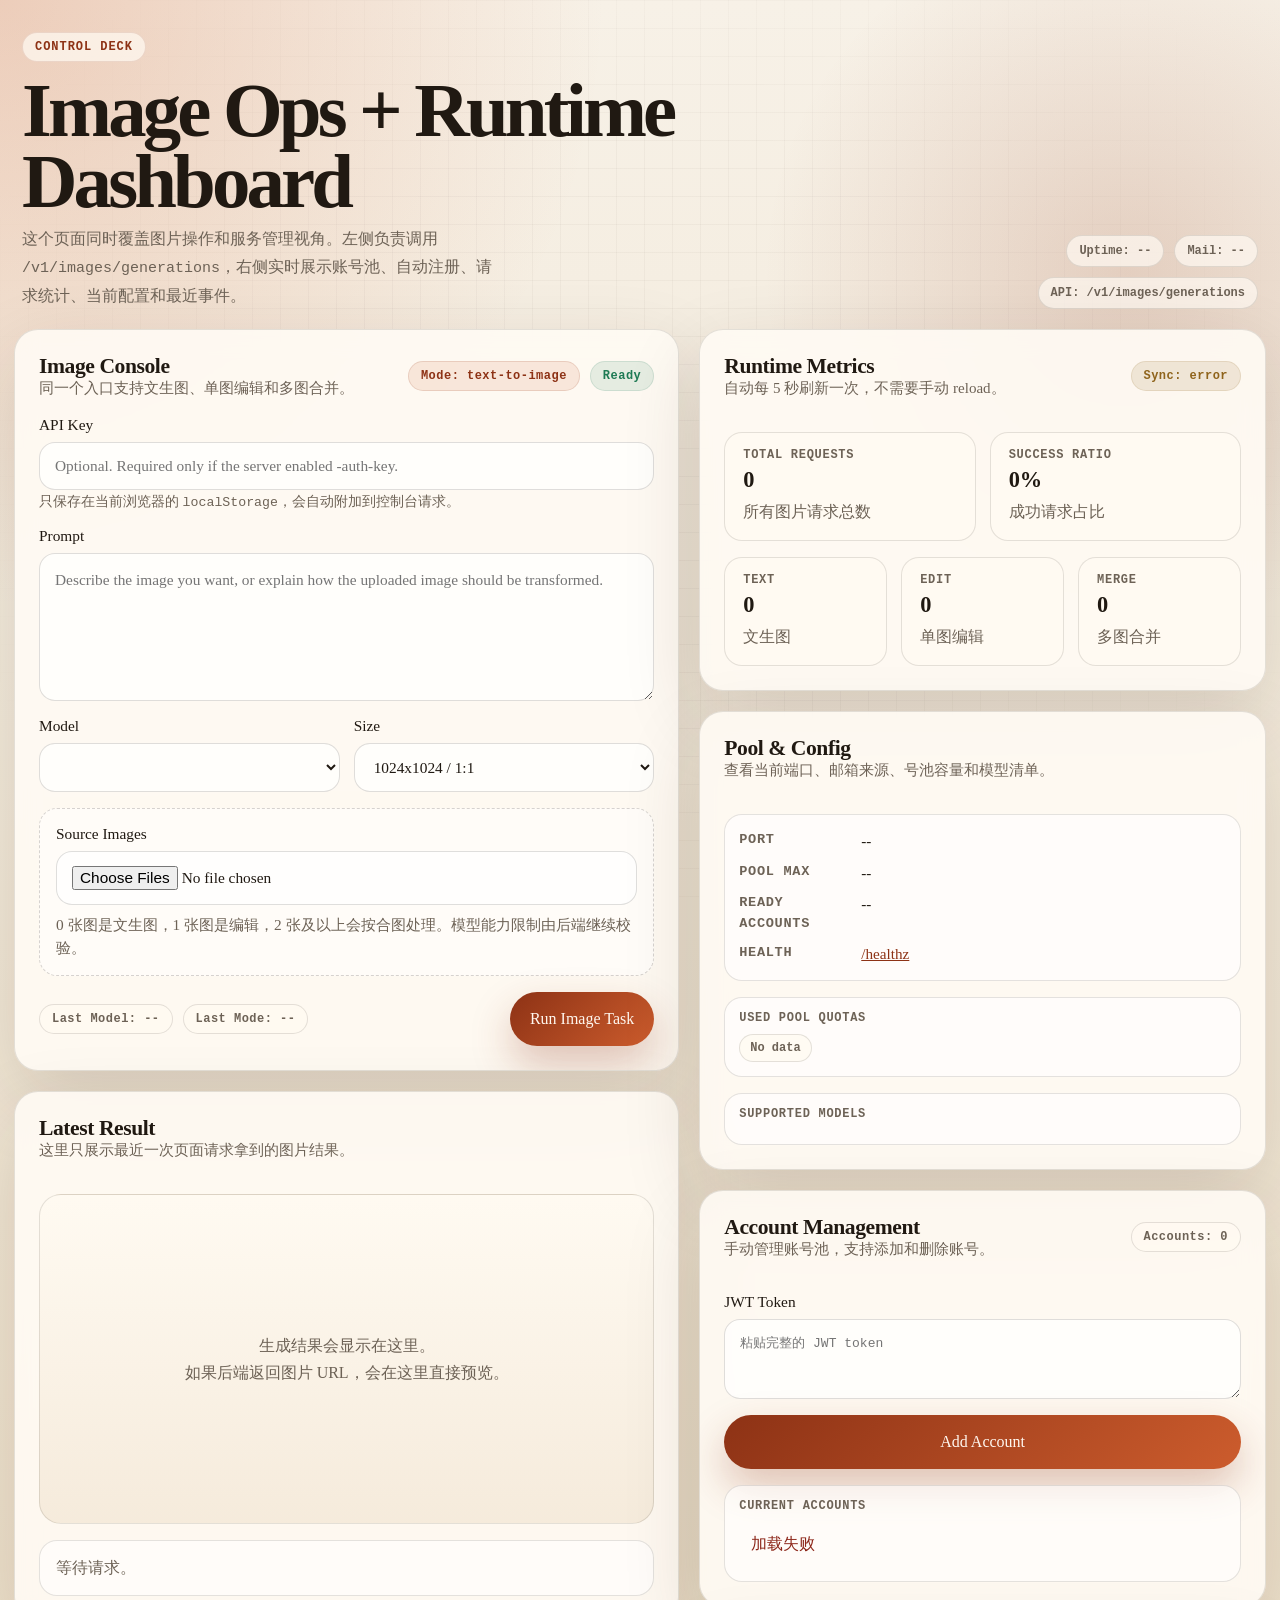
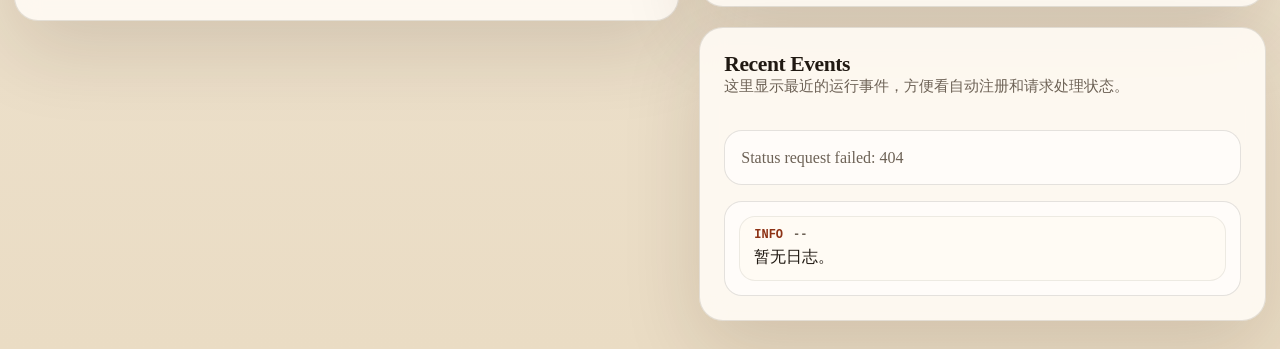
==== web/index.html @ 40c0797c "Initial commit: ChatAIBot 2API v2.0.0 Features: - OpenAI compatible API for image generation - Web m" ====
<!DOCTYPE html>
<html lang="zh-CN">
<head>
  <meta charset="utf-8">
  <meta name="viewport" content="width=device-width, initial-scale=1">
  <title>ChatAIBot Control Deck</title>
  <style>
    :root {
      --bg-top: #f7f1e7;
      --bg-bottom: #eadcc4;
      --panel: rgba(255, 251, 244, 0.9);
      --panel-strong: #fffaf2;
      --ink: #201912;
      --muted: #6d6256;
      --line: rgba(32, 25, 18, 0.12);
      --accent: #cc5c2d;
      --accent-deep: #8d3215;
      --accent-soft: rgba(204, 92, 45, 0.12);
      --success: #1e7a54;
      --warn: #8f641c;
      --danger: #8d271a;
      --shadow: 0 28px 80px rgba(51, 31, 14, 0.14);
    }

    * {
      box-sizing: border-box;
    }

    body {
      margin: 0;
      min-height: 100vh;
      color: var(--ink);
      font-family: "Iowan Old Style", "Palatino Linotype", "Book Antiqua", Palatino, Georgia, serif;
      background:
        radial-gradient(circle at top left, rgba(204, 92, 45, 0.24), transparent 26%),
        radial-gradient(circle at 88% 14%, rgba(141, 50, 21, 0.17), transparent 18%),
        linear-gradient(180deg, var(--bg-top), var(--bg-bottom));
    }

    body::before {
      content: "";
      position: fixed;
      inset: 0;
      pointer-events: none;
      background-image:
        linear-gradient(rgba(32, 25, 18, 0.03) 1px, transparent 1px),
        linear-gradient(90deg, rgba(32, 25, 18, 0.03) 1px, transparent 1px);
      background-size: 28px 28px;
      mask-image: radial-gradient(circle at center, black 40%, transparent 90%);
    }

    .page {
      width: min(1380px, calc(100% - 28px));
      margin: 20px auto 28px;
      position: relative;
      z-index: 1;
    }

    .masthead {
      display: flex;
      justify-content: space-between;
      align-items: end;
      gap: 18px;
      padding: 12px 8px 20px;
    }

    .eyebrow {
      display: inline-flex;
      padding: 8px 12px;
      border-radius: 999px;
      background: rgba(255, 250, 242, 0.72);
      border: 1px solid rgba(141, 50, 21, 0.14);
      color: var(--accent-deep);
      font: 600 12px/1 "SFMono-Regular", "Liberation Mono", monospace;
      letter-spacing: 0.08em;
      text-transform: uppercase;
    }

    h1 {
      margin: 14px 0 8px;
      font-size: clamp(2.8rem, 6vw, 5.2rem);
      line-height: 0.92;
      letter-spacing: -0.05em;
    }

    .lede {
      max-width: 58ch;
      margin: 0;
      color: var(--muted);
      line-height: 1.7;
      font-size: 1.02rem;
    }

    .topline {
      display: flex;
      flex-wrap: wrap;
      gap: 10px;
      justify-content: flex-end;
    }

    .pill {
      display: inline-flex;
      align-items: center;
      padding: 9px 12px;
      border-radius: 999px;
      background: rgba(255, 250, 242, 0.7);
      border: 1px solid var(--line);
      color: var(--muted);
      font: 600 12px/1 "SFMono-Regular", "Liberation Mono", monospace;
    }

    .layout {
      display: grid;
      grid-template-columns: 1.08fr 0.92fr;
      gap: 20px;
    }

    .column {
      display: grid;
      gap: 20px;
      align-content: start;
    }

    .card {
      background: var(--panel);
      border: 1px solid var(--line);
      border-radius: 24px;
      box-shadow: var(--shadow);
      backdrop-filter: blur(12px);
      overflow: hidden;
    }

    .card-body {
      padding: 24px;
    }

    .section-head {
      display: flex;
      justify-content: space-between;
      align-items: center;
      gap: 12px;
      margin-bottom: 18px;
    }

    .section-head h2 {
      margin: 0;
      font-size: 1.35rem;
      letter-spacing: -0.02em;
    }

    .section-head p {
      margin: 0;
      color: var(--muted);
      font-size: 0.94rem;
    }

    form,
    .stack {
      display: grid;
      gap: 16px;
    }

    .grid-2,
    .grid-3,
    .stats-grid {
      display: grid;
      gap: 14px;
    }

    .grid-2 {
      grid-template-columns: repeat(2, minmax(0, 1fr));
    }

    .grid-3 {
      grid-template-columns: repeat(3, minmax(0, 1fr));
    }

    .stats-grid {
      grid-template-columns: repeat(2, minmax(0, 1fr));
    }

    label {
      display: grid;
      gap: 8px;
      font-size: 0.96rem;
    }

    small,
    .hint {
      color: var(--muted);
      line-height: 1.5;
    }

    input,
    textarea,
    select,
    button {
      font: inherit;
    }

    input,
    textarea,
    select {
      width: 100%;
      padding: 14px 15px;
      border-radius: 16px;
      border: 1px solid rgba(32, 25, 18, 0.14);
      background: rgba(255, 255, 255, 0.72);
      color: var(--ink);
      outline: none;
      transition: border-color 140ms ease, transform 140ms ease, background 140ms ease;
    }

    input:focus,
    textarea:focus,
    select:focus {
      border-color: var(--accent);
      background: #fffdf8;
      transform: translateY(-1px);
    }

    textarea {
      min-height: 148px;
      resize: vertical;
      line-height: 1.6;
    }

    .upload {
      padding: 16px;
      border-radius: 18px;
      border: 1px dashed rgba(32, 25, 18, 0.18);
      background: rgba(255, 255, 255, 0.5);
    }

    .toolbar {
      display: flex;
      justify-content: space-between;
      align-items: center;
      gap: 12px;
      flex-wrap: wrap;
    }

    .inline-note {
      margin-top: -6px;
      color: var(--muted);
      font-size: 0.9rem;
    }

    .status-group {
      display: flex;
      gap: 10px;
      flex-wrap: wrap;
    }

    .tag {
      display: inline-flex;
      align-items: center;
      padding: 8px 12px;
      border-radius: 999px;
      font: 600 12px/1 "SFMono-Regular", "Liberation Mono", monospace;
      letter-spacing: 0.04em;
      background: rgba(255, 250, 242, 0.72);
      border: 1px solid var(--line);
      color: var(--muted);
    }

    .tag.accent {
      background: var(--accent-soft);
      color: var(--accent-deep);
      border-color: rgba(141, 50, 21, 0.14);
    }

    .tag.success {
      color: var(--success);
      background: rgba(30, 122, 84, 0.11);
      border-color: rgba(30, 122, 84, 0.13);
    }

    .tag.warn {
      color: var(--warn);
      background: rgba(143, 100, 28, 0.12);
      border-color: rgba(143, 100, 28, 0.13);
    }

    .submit {
      min-height: 54px;
      padding: 0 20px;
      border: 0;
      border-radius: 999px;
      color: #fff7ef;
      background: linear-gradient(135deg, var(--accent-deep), var(--accent));
      box-shadow: 0 18px 40px rgba(141, 50, 21, 0.28);
      cursor: pointer;
      transition: transform 140ms ease, box-shadow 140ms ease, opacity 140ms ease;
    }

    .submit:hover:not(:disabled) {
      transform: translateY(-1px);
      box-shadow: 0 22px 48px rgba(141, 50, 21, 0.3);
    }

    .submit:disabled {
      opacity: 0.72;
      cursor: wait;
    }

    .metric {
      padding: 16px 18px;
      border-radius: 18px;
      background: var(--panel-strong);
      border: 1px solid var(--line);
      display: grid;
      gap: 6px;
    }

    .metric small {
      font: 600 12px/1 "SFMono-Regular", "Liberation Mono", monospace;
      text-transform: uppercase;
      letter-spacing: 0.06em;
    }

    .metric strong {
      font-size: 1.4rem;
      line-height: 1.2;
    }

    .metric span {
      color: var(--muted);
      line-height: 1.5;
      word-break: break-word;
    }

    .result-box {
      min-height: 330px;
      display: grid;
      place-items: center;
      padding: 18px;
      border-radius: 22px;
      border: 1px solid var(--line);
      background: linear-gradient(180deg, rgba(255, 250, 241, 0.96), rgba(245, 234, 218, 0.96));
      overflow: hidden;
    }

    .result-box.empty {
      color: var(--muted);
      text-align: center;
      line-height: 1.7;
    }

    .result-box img {
      max-width: 100%;
      max-height: 540px;
      border-radius: 18px;
      box-shadow: 0 26px 60px rgba(37, 23, 11, 0.18);
    }

    .message,
    .list-box,
    .log-box {
      border-radius: 18px;
      border: 1px solid var(--line);
      background: rgba(255, 255, 255, 0.6);
    }

    .message {
      padding: 14px 16px;
      color: var(--muted);
      line-height: 1.6;
      white-space: pre-wrap;
      word-break: break-word;
    }

    .message.error {
      color: var(--danger);
      background: rgba(255, 236, 233, 0.85);
      border-color: rgba(141, 39, 26, 0.16);
    }

    .list-box,
    .log-box {
      padding: 14px;
    }

    .kv {
      display: grid;
      grid-template-columns: 110px 1fr;
      gap: 8px 12px;
      font-size: 0.95rem;
      line-height: 1.55;
    }

    .kv strong {
      color: var(--muted);
      font-size: 0.85rem;
      text-transform: uppercase;
      letter-spacing: 0.05em;
      font-family: "SFMono-Regular", "Liberation Mono", monospace;
    }

    .quota-list,
    .model-list {
      display: flex;
      flex-wrap: wrap;
      gap: 8px;
    }

    .quota-chip,
    .model-chip {
      padding: 7px 10px;
      border-radius: 999px;
      border: 1px solid var(--line);
      background: rgba(255, 250, 242, 0.8);
      font: 600 12px/1 "SFMono-Regular", "Liberation Mono", monospace;
      color: var(--muted);
    }

    .log-box {
      max-height: 360px;
      overflow: auto;
      display: grid;
      gap: 10px;
    }

    .log-entry {
      padding: 12px 14px;
      border-radius: 16px;
      background: rgba(255, 250, 242, 0.78);
      border: 1px solid rgba(32, 25, 18, 0.08);
    }

    .log-meta {
      display: flex;
      gap: 10px;
      flex-wrap: wrap;
      margin-bottom: 6px;
      font: 600 12px/1 "SFMono-Regular", "Liberation Mono", monospace;
      color: var(--muted);
    }

    .log-level {
      color: var(--accent-deep);
    }

    .log-level.success {
      color: var(--success);
    }

    .log-level.error,
    .log-level.warn {
      color: var(--danger);
    }

    a {
      color: var(--accent-deep);
      word-break: break-all;
    }

    code {
      font-family: "SFMono-Regular", "Liberation Mono", monospace;
      font-size: 0.92em;
    }

    @media (max-width: 1080px) {
      .layout {
        grid-template-columns: 1fr;
      }
    }

    @media (max-width: 760px) {
      .grid-2,
      .grid-3,
      .stats-grid {
        grid-template-columns: 1fr;
      }

      .masthead {
        align-items: start;
        flex-direction: column;
      }

      .topline {
        justify-content: flex-start;
      }

      .card-body {
        padding: 20px;
      }
    }
  </style>
</head>
<body>
  <main class="page">
    <section class="masthead">
      <div>
        <div class="eyebrow">Control Deck</div>
        <h1>Image Ops + Runtime Dashboard</h1>
        <p class="lede">这个页面同时覆盖图片操作和服务管理视角。左侧负责调用 <code>/v1/images/generations</code>，右侧实时展示账号池、自动注册、请求统计、当前配置和最近事件。</p>
      </div>
      <div class="topline">
        <div class="pill" id="uptime-pill">Uptime: --</div>
        <div class="pill" id="provider-pill">Mail: --</div>
        <div class="pill" id="endpoint-pill">API: /v1/images/generations</div>
      </div>
    </section>

    <section class="layout">
      <div class="column">
        <section class="card">
          <div class="card-body">
            <div class="section-head">
              <div>
                <h2>Image Console</h2>
                <p>同一个入口支持文生图、单图编辑和多图合并。</p>
              </div>
              <div class="status-group">
                <span class="tag accent" id="mode-pill">Mode: text-to-image</span>
                <span class="tag success" id="request-status">Ready</span>
              </div>
            </div>

            <form id="image-form">
              <label>
                API Key
                <input id="api-key" name="api-key" type="password" placeholder="Optional. Required only if the server enabled -auth-key.">
                <span class="inline-note">只保存在当前浏览器的 <code>localStorage</code>，会自动附加到控制台请求。</span>
              </label>

              <label>
                Prompt
                <textarea id="prompt" name="prompt" placeholder="Describe the image you want, or explain how the uploaded image should be transformed." required></textarea>
              </label>

              <div class="grid-2">
                <label>
                  Model
                  <select id="model" name="model"></select>
                </label>

                <label>
                  Size
                  <select id="size" name="size">
                    <option value="1024x1024">1024x1024 / 1:1</option>
                    <option value="1024x1792">1024x1792 / 9:16</option>
                    <option value="1792x1024">1792x1024 / 16:9</option>
                    <option value="auto">auto</option>
                  </select>
                </label>
              </div>

              <label class="upload">
                Source Images
                <input id="images" name="images" type="file" accept="image/*" multiple>
                <span class="hint">0 张图是文生图，1 张图是编辑，2 张及以上会按合图处理。模型能力限制由后端继续校验。</span>
              </label>

              <div class="toolbar">
                <div class="status-group">
                  <span class="tag" id="last-model-pill">Last Model: --</span>
                  <span class="tag" id="last-mode-pill">Last Mode: --</span>
                </div>
                <button class="submit" id="submit" type="submit">Run Image Task</button>
              </div>
            </form>
          </div>
        </section>

        <section class="card">
          <div class="card-body stack">
            <div class="section-head">
              <div>
                <h2>Latest Result</h2>
                <p>这里只展示最近一次页面请求拿到的图片结果。</p>
              </div>
            </div>
            <div class="result-box empty" id="result-box">
              <div>生成结果会显示在这里。<br>如果后端返回图片 URL，会在这里直接预览。</div>
            </div>
            <div class="message" id="message">等待请求。</div>
          </div>
        </section>
      </div>

      <div class="column">
        <section class="card">
          <div class="card-body stack">
            <div class="section-head">
              <div>
                <h2>Runtime Metrics</h2>
                <p>自动每 5 秒刷新一次，不需要手动 reload。</p>
              </div>
              <span class="tag" id="refresh-pill">Sync: idle</span>
            </div>

            <div class="stats-grid">
              <div class="metric">
                <small>Total Requests</small>
                <strong id="requests-total">0</strong>
                <span>所有图片请求总数</span>
              </div>
              <div class="metric">
                <small>Success Ratio</small>
                <strong id="success-ratio">0%</strong>
                <span>成功请求占比</span>
              </div>
            </div>

            <div class="grid-3">
              <div class="metric">
                <small>Text</small>
                <strong id="text-requests">0</strong>
                <span>文生图</span>
              </div>
              <div class="metric">
                <small>Edit</small>
                <strong id="edit-requests">0</strong>
                <span>单图编辑</span>
              </div>
              <div class="metric">
                <small>Merge</small>
                <strong id="merge-requests">0</strong>
                <span>多图合并</span>
              </div>
            </div>
          </div>
        </section>

        <section class="card">
          <div class="card-body stack">
            <div class="section-head">
              <div>
                <h2>Pool & Config</h2>
                <p>查看当前端口、邮箱来源、号池容量和模型清单。</p>
              </div>
            </div>

            <div class="list-box">
              <div class="kv">
                <strong>Port</strong><span id="cfg-port">--</span>
                <strong>Pool Max</strong><span id="pool-max">--</span>
                <strong>Ready Accounts</strong><span id="pool-ready">--</span>
                <strong>Health</strong><span><a href="/healthz" target="_blank" rel="noreferrer">/healthz</a></span>
              </div>
            </div>

            <div class="list-box">
              <strong style="display:block;margin-bottom:10px;color:var(--muted);font:600 12px/1 'SFMono-Regular','Liberation Mono',monospace;text-transform:uppercase;letter-spacing:0.06em;">Used Pool Quotas</strong>
              <div class="quota-list" id="quota-list">
                <span class="quota-chip">No data</span>
              </div>
            </div>

            <div class="list-box">
              <strong style="display:block;margin-bottom:10px;color:var(--muted);font:600 12px/1 'SFMono-Regular','Liberation Mono',monospace;text-transform:uppercase;letter-spacing:0.06em;">Supported Models</strong>
              <div class="model-list" id="model-list"></div>
            </div>
          </div>
        </section>

        <section class="card">
          <div class="card-body stack">
            <div class="section-head">
              <div>
                <h2>Account Management</h2>
                <p>手动管理账号池，支持添加和删除账号。</p>
              </div>
              <span class="tag" id="account-count-pill">Accounts: 0</span>
            </div>

            <form id="add-account-form">
              <label>
                JWT Token
                <textarea id="jwt-input" name="jwt" placeholder="粘贴完整的 JWT token" required style="min-height:80px;font-family:'SFMono-Regular','Liberation Mono',monospace;font-size:13px;"></textarea>
              </label>

              <button class="submit" type="submit">Add Account</button>
            </form>

            <div class="list-box">
              <strong style="display:block;margin-bottom:10px;color:var(--muted);font:600 12px/1 'SFMono-Regular','Liberation Mono',monospace;text-transform:uppercase;letter-spacing:0.06em;">Current Accounts</strong>
              <div id="accounts-list" style="display:grid;gap:10px;">
                <div style="color:var(--muted);padding:12px;">暂无账号</div>
              </div>
            </div>
          </div>
        </section>

        <section class="card">
          <div class="card-body stack">
            <div class="section-head">
              <div>
                <h2>Recent Events</h2>
                <p>这里显示最近的运行事件，方便看自动注册和请求处理状态。</p>
              </div>
            </div>

            <div class="message" id="runtime-summary">等待状态同步。</div>
            <div class="log-box" id="log-box">
              <div class="log-entry">
                <div class="log-meta"><span class="log-level">INFO</span><span>--</span></div>
                <div>暂无日志。</div>
              </div>
            </div>
          </div>
        </section>
      </div>
    </section>
  </main>

  <script>
    const form = document.getElementById("image-form");
    const fileInput = document.getElementById("images");
    const modelSelect = document.getElementById("model");
    const apiKeyInput = document.getElementById("api-key");
    const modePill = document.getElementById("mode-pill");
    const requestStatus = document.getElementById("request-status");
    const refreshPill = document.getElementById("refresh-pill");
    const submitButton = document.getElementById("submit");
    const resultBox = document.getElementById("result-box");
    const message = document.getElementById("message");

    const textFields = {
      uptime: document.getElementById("uptime-pill"),
      cfgPort: document.getElementById("cfg-port"),
      poolMax: document.getElementById("pool-max"),
      poolReady: document.getElementById("pool-ready"),
      requestsTotal: document.getElementById("requests-total"),
      successRatio: document.getElementById("success-ratio"),
      textRequests: document.getElementById("text-requests"),
      editRequests: document.getElementById("edit-requests"),
      mergeRequests: document.getElementById("merge-requests"),
      lastModel: document.getElementById("last-model-pill"),
      lastMode: document.getElementById("last-mode-pill"),
      runtimeSummary: document.getElementById("runtime-summary")
    };

    const quotaList = document.getElementById("quota-list");
    const modelList = document.getElementById("model-list");
    const logBox = document.getElementById("log-box");

    let modelsHydrated = false;

    const API_KEY_STORAGE_KEY = "chataibot_api_key";

    function getAPIKey() {
      return apiKeyInput.value.trim();
    }

    function buildAuthHeaders(baseHeaders = {}) {
      const headers = { ...baseHeaders };
      const apiKey = getAPIKey();
      if (apiKey) {
        headers["Authorization"] = `Bearer ${apiKey}`;
      }
      return headers;
    }

    function setMode() {
      const count = fileInput.files.length;
      let mode = "text-to-image";
      if (count === 1) {
        mode = "image-edit";
      } else if (count > 1) {
        mode = "image-merge";
      }
      modePill.textContent = `Mode: ${mode}`;
    }

    function setBusy(isBusy) {
      submitButton.disabled = isBusy;
      requestStatus.textContent = isBusy ? "Working" : "Ready";
      requestStatus.className = isBusy ? "tag warn" : "tag success";
    }

    function setMessage(text, isError = false) {
      message.textContent = text;
      message.className = isError ? "message error" : "message";
    }

    function showImage(url) {
      resultBox.classList.remove("empty");
      resultBox.innerHTML = "";
      const img = document.createElement("img");
      img.src = url;
      img.alt = "Generated result";
      resultBox.appendChild(img);
    }

    function readAsDataURL(file) {
      return new Promise((resolve, reject) => {
        const reader = new FileReader();
        reader.onload = () => resolve(reader.result);
        reader.onerror = () => reject(new Error(`Failed to read file: ${file.name}`));
        reader.readAsDataURL(file);
      });
    }

    function renderModels(models) {
      if (!modelsHydrated) {
        modelSelect.innerHTML = "";
        models.forEach((model) => {
          const option = document.createElement("option");
          option.value = model;
          option.textContent = model;
          modelSelect.appendChild(option);
        });
        modelsHydrated = true;
      }

      modelList.innerHTML = "";
      models.forEach((model) => {
        const chip = document.createElement("span");
        chip.className = "model-chip";
        chip.textContent = model;
        modelList.appendChild(chip);
      });
    }

    function renderQuotas(quotas) {
      quotaList.innerHTML = "";
      if (!quotas || quotas.length === 0) {
        const chip = document.createElement("span");
        chip.className = "quota-chip";
        chip.textContent = "No used-pool accounts yet";
        quotaList.appendChild(chip);
        return;
      }

      quotas.forEach((quota) => {
        const chip = document.createElement("span");
        chip.className = "quota-chip";
        chip.textContent = `quota=${quota}`;
        quotaList.appendChild(chip);
      });
    }

    function renderLogs(logs) {
      logBox.innerHTML = "";
      if (!logs || logs.length === 0) {
        logBox.innerHTML = '<div class="log-entry"><div class="log-meta"><span class="log-level">INFO</span><span>--</span></div><div>暂无日志。</div></div>';
        return;
      }

      logs.slice().reverse().forEach((entry) => {
        const wrapper = document.createElement("div");
        wrapper.className = "log-entry";

        const meta = document.createElement("div");
        meta.className = "log-meta";

        const level = document.createElement("span");
        level.className = `log-level ${String(entry.level || "").toLowerCase()}`;
        level.textContent = entry.level || "INFO";

        const time = document.createElement("span");
        time.textContent = entry.time || "--";

        meta.appendChild(level);
        meta.appendChild(time);

        const body = document.createElement("div");
        body.textContent = entry.message || "";

        wrapper.appendChild(meta);
        wrapper.appendChild(body);
        logBox.appendChild(wrapper);
      });
    }

    function renderStatus(data) {
      const stats = data.stats || {};
      const config = data.config || {};
      const pool = data.pool || {};

      const successRatio = stats.requestsTotal
        ? `${Math.round((stats.requestsSuccess / stats.requestsTotal) * 100)}%`
        : "0%";

      textFields.uptime.textContent = `Uptime: ${data.uptimeSec || 0}s`;
      textFields.cfgPort.textContent = config.port ?? "--";
      textFields.poolMax.textContent = pool.maxSize ?? "--";
      textFields.poolReady.textContent = pool.readyAccounts ?? "--";
      textFields.requestsTotal.textContent = stats.requestsTotal ?? 0;
      textFields.successRatio.textContent = successRatio;
      textFields.textRequests.textContent = stats.textRequests ?? 0;
      textFields.editRequests.textContent = stats.editRequests ?? 0;
      textFields.mergeRequests.textContent = stats.mergeRequests ?? 0;
      textFields.lastModel.textContent = `Last Model: ${stats.lastModel || "--"}`;
      textFields.lastMode.textContent = `Last Mode: ${stats.lastMode || "--"}`;

      const summaryParts = [
        `Requests: ${stats.requestsSuccess || 0} success / ${stats.requestsFailed || 0} failed`,
        `Auth enabled: ${config.authEnabled ? "yes" : "no"}`,
        `Last error: ${stats.lastError || "none"}`,
        `Last result URL: ${stats.lastResultUrl || "none"}`
      ];
      textFields.runtimeSummary.textContent = summaryParts.join("\n");

      renderQuotas(pool.quotas || []);
      renderModels(config.models || []);
      renderLogs(data.logs || []);
    }

    async function syncStatus() {
      refreshPill.textContent = "Sync: loading";
      refreshPill.className = "tag warn";

      try {
        const response = await fetch("/api/status", {
          headers: buildAuthHeaders()
        });
        if (!response.ok) {
          throw new Error(`Status request failed: ${response.status}`);
        }
        const data = await response.json();
        renderStatus(data);
        refreshPill.textContent = "Sync: live";
        refreshPill.className = "tag success";
      } catch (error) {
        refreshPill.textContent = "Sync: error";
        refreshPill.className = "tag warn";
        textFields.runtimeSummary.textContent = error.message || String(error);
      }
    }

    fileInput.addEventListener("change", setMode);
    apiKeyInput.value = localStorage.getItem(API_KEY_STORAGE_KEY) || "";
    apiKeyInput.addEventListener("input", () => {
      localStorage.setItem(API_KEY_STORAGE_KEY, apiKeyInput.value);
      syncStatus();
    });
    setMode();

    form.addEventListener("submit", async (event) => {
      event.preventDefault();
      setBusy(true);
      setMessage("正在准备请求...");

      try {
        const files = Array.from(fileInput.files);
        const images = await Promise.all(files.map(readAsDataURL));

        const payload = {
          prompt: document.getElementById("prompt").value.trim(),
          model: modelSelect.value,
          size: document.getElementById("size").value
        };

        if (images.length === 1) {
          payload.image = images[0];
        } else if (images.length > 1) {
          payload.images = images;
        }

        setMessage("正在调用后端，这一步可能需要几十秒到几分钟。");

        const response = await fetch("/v1/images/generations", {
          method: "POST",
          headers: buildAuthHeaders({
            "Content-Type": "application/json"
          }),
          body: JSON.stringify(payload)
        });

        const rawText = await response.text();
        if (!response.ok) {
          throw new Error(rawText || `Request failed with status ${response.status}`);
        }

        const data = JSON.parse(rawText);
        const imageUrl = data && data.data && data.data[0] && data.data[0].url;
        if (!imageUrl) {
          throw new Error("Backend response did not include an image URL.");
        }

        showImage(imageUrl);
        setMessage(`生成完成。\n\nResult URL:\n${imageUrl}`);
        await syncStatus();
      } catch (error) {
        setMessage(error.message || String(error), true);
        await syncStatus();
      } finally {
        setBusy(false);
      }
    });

    syncStatus();
    setInterval(syncStatus, 5000);

    // Account Management
    const addAccountForm = document.getElementById("add-account-form");
    const jwtInput = document.getElementById("jwt-input");
    const accountsList = document.getElementById("accounts-list");
    const accountCountPill = document.getElementById("account-count-pill");

    addAccountForm.addEventListener("submit", async (event) => {
      event.preventDefault();

      const payload = {
        jwt: jwtInput.value.trim()
      };

      try {
        const response = await fetch("/api/accounts/add", {
          method: "POST",
          headers: buildAuthHeaders({
            "Content-Type": "application/json"
          }),
          body: JSON.stringify(payload)
        });

        if (!response.ok) {
          const text = await response.text();
          throw new Error(text || `Failed with status ${response.status}`);
        }

        const data = await response.json();
        alert(`账号添加成功！当前额度: ${data.quota}`);

        jwtInput.value = "";
        await loadAccounts();
        await syncStatus();
      } catch (error) {
        alert(`添加账号失败: ${error.message}`);
      }
    });

    async function loadAccounts() {
      try {
        const response = await fetch("/api/accounts", {
          headers: buildAuthHeaders()
        });

        if (!response.ok) {
          throw new Error(`Failed to load accounts: ${response.status}`);
        }

        const data = await response.json();
        renderAccounts(data.accounts || []);
        accountCountPill.textContent = `Accounts: ${data.total || 0}`;
      } catch (error) {
        console.error("Failed to load accounts:", error);
        accountsList.innerHTML = '<div style="color:var(--danger);padding:12px;">加载失败</div>';
      }
    }

    function renderAccounts(accounts) {
      if (accounts.length === 0) {
        accountsList.innerHTML = '<div style="color:var(--muted);padding:12px;">暂无账号</div>';
        return;
      }

      accountsList.innerHTML = "";
      accounts.forEach((acc, idx) => {
        const item = document.createElement("div");
        item.style.cssText = "padding:12px;border-radius:12px;background:rgba(255,250,242,0.8);border:1px solid var(--line);display:flex;justify-content:space-between;align-items:center;gap:12px;";

        const info = document.createElement("div");
        info.style.cssText = "flex:1;min-width:0;";

        const indexSpan = document.createElement("div");
        indexSpan.style.cssText = "font:600 11px/1 'SFMono-Regular','Liberation Mono',monospace;color:var(--muted);margin-bottom:4px;";
        indexSpan.textContent = `#${idx} | Quota: ${acc.quota}`;

        const jwtSpan = document.createElement("div");
        jwtSpan.style.cssText = "font:11px/1.4 'SFMono-Regular','Liberation Mono',monospace;color:var(--ink);word-break:break-all;";
        jwtSpan.textContent = acc.jwt.substring(0, 40) + "...";

        info.appendChild(indexSpan);
        info.appendChild(jwtSpan);

        const deleteBtn = document.createElement("button");
        deleteBtn.textContent = "Delete";
        deleteBtn.style.cssText = "padding:8px 14px;border:1px solid var(--danger);background:rgba(141,39,26,0.08);color:var(--danger);border-radius:999px;cursor:pointer;font:600 12px/1 inherit;";
        deleteBtn.onclick = () => deleteAccount(idx);

        item.appendChild(info);
        item.appendChild(deleteBtn);
        accountsList.appendChild(item);
      });
    }

    async function deleteAccount(index) {
      if (!confirm(`确定要删除账号 #${index} 吗？`)) {
        return;
      }

      try {
        const response = await fetch("/api/accounts/delete", {
          method: "POST",
          headers: buildAuthHeaders({
            "Content-Type": "application/json"
          }),
          body: JSON.stringify({ index })
        });

        if (!response.ok) {
          const text = await response.text();
          throw new Error(text || `Failed with status ${response.status}`);
        }

        alert("账号删除成功");
        await loadAccounts();
        await syncStatus();
      } catch (error) {
        alert(`删除账号失败: ${error.message}`);
      }
    }

    loadAccounts();
    setInterval(loadAccounts, 10000);
  </script>
</body>
</html>
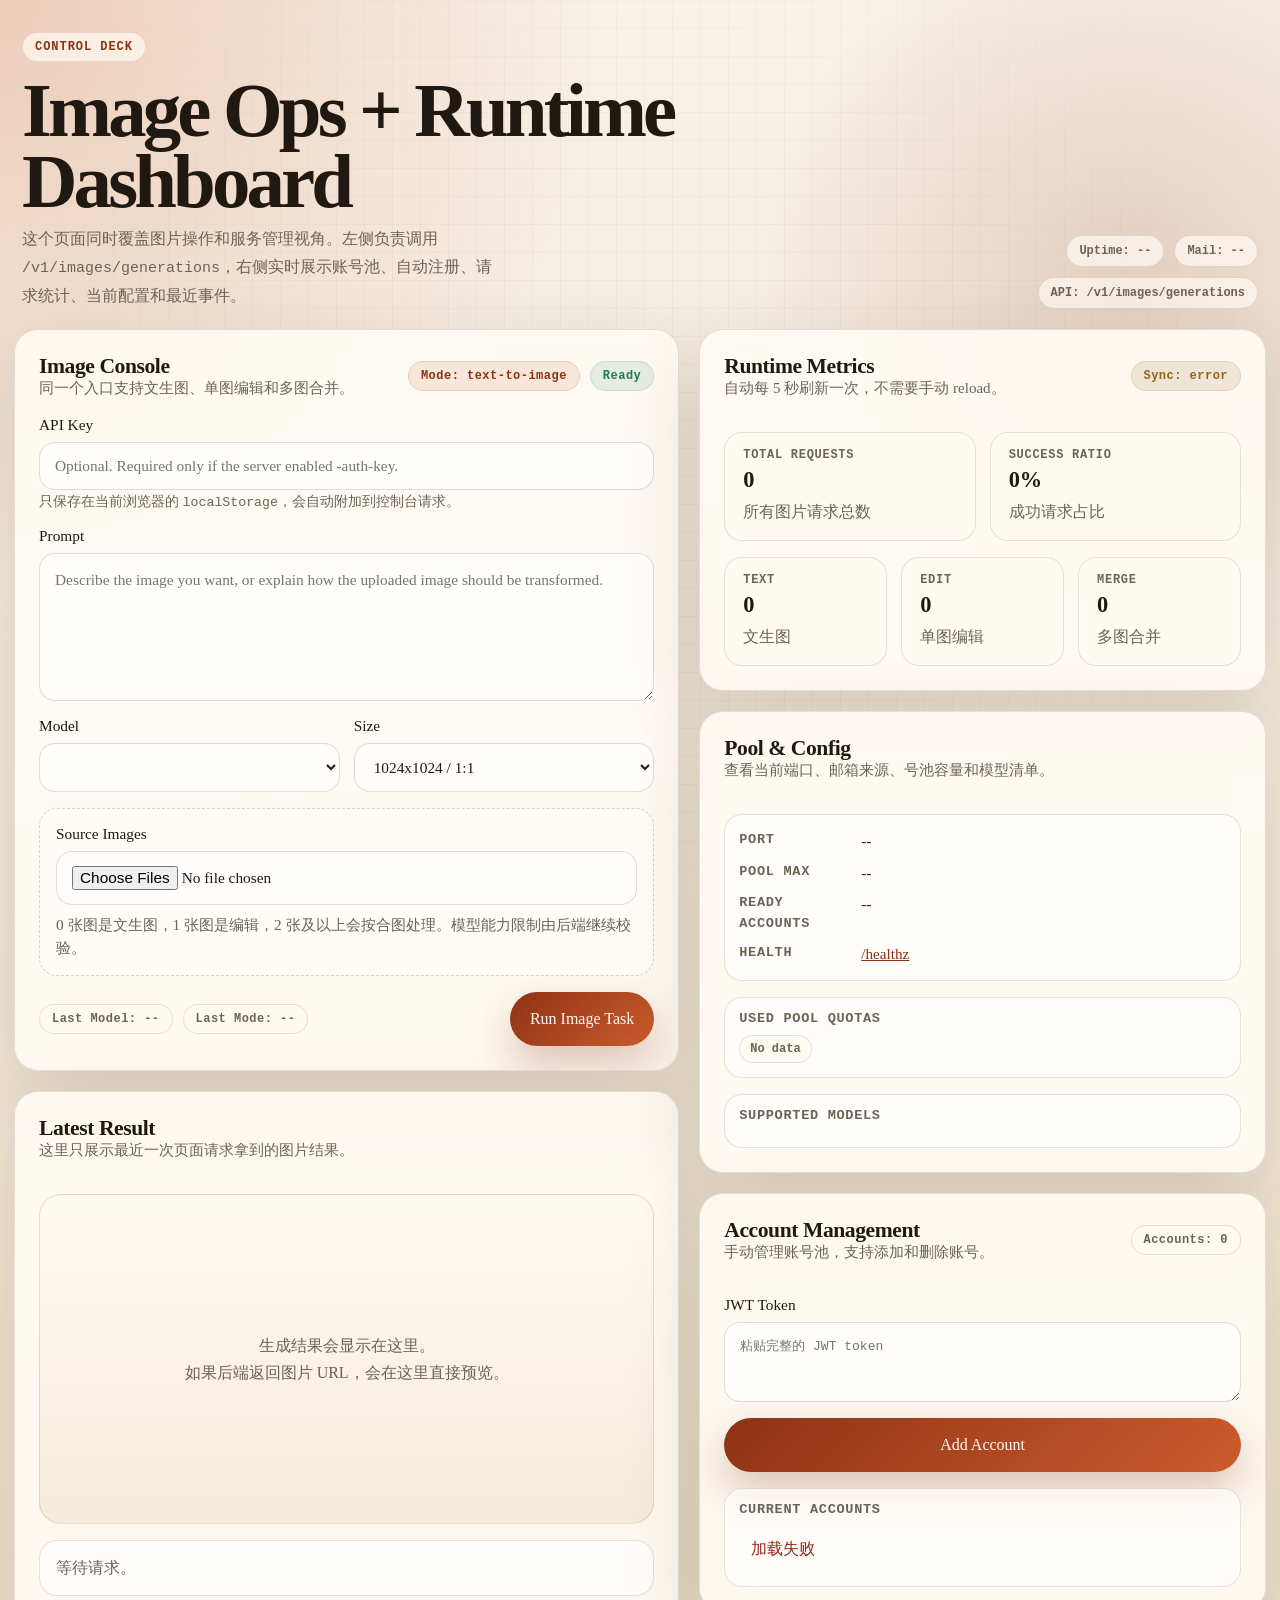
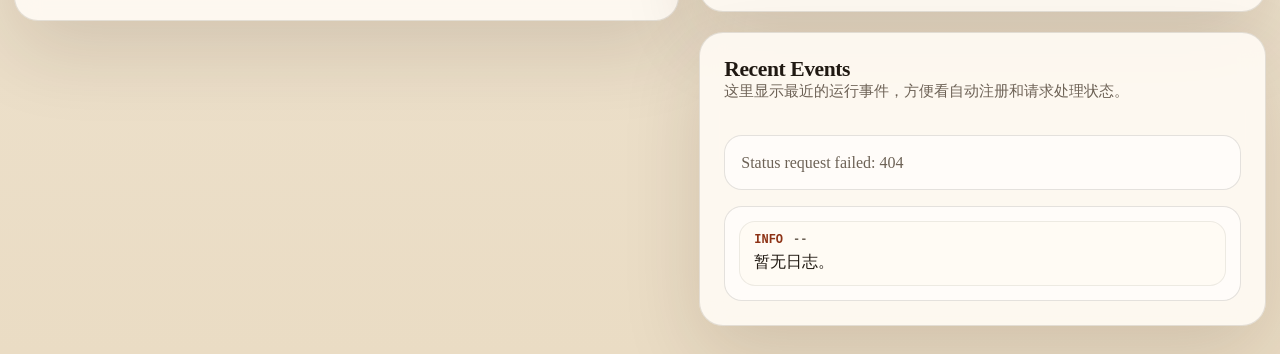
==== commit 7d3132d7: "Improve backend reliability and harden web UI" ====
--- a/web/index.html
+++ b/web/index.html
@@ -4,489 +4,7 @@
   <meta charset="utf-8">
   <meta name="viewport" content="width=device-width, initial-scale=1">
   <title>ChatAIBot Control Deck</title>
-  <style>
-    :root {
-      --bg-top: #f7f1e7;
-      --bg-bottom: #eadcc4;
-      --panel: rgba(255, 251, 244, 0.9);
-      --panel-strong: #fffaf2;
-      --ink: #201912;
-      --muted: #6d6256;
-      --line: rgba(32, 25, 18, 0.12);
-      --accent: #cc5c2d;
-      --accent-deep: #8d3215;
-      --accent-soft: rgba(204, 92, 45, 0.12);
-      --success: #1e7a54;
-      --warn: #8f641c;
-      --danger: #8d271a;
-      --shadow: 0 28px 80px rgba(51, 31, 14, 0.14);
-    }
-
-    * {
-      box-sizing: border-box;
-    }
-
-    body {
-      margin: 0;
-      min-height: 100vh;
-      color: var(--ink);
-      font-family: "Iowan Old Style", "Palatino Linotype", "Book Antiqua", Palatino, Georgia, serif;
-      background:
-        radial-gradient(circle at top left, rgba(204, 92, 45, 0.24), transparent 26%),
-        radial-gradient(circle at 88% 14%, rgba(141, 50, 21, 0.17), transparent 18%),
-        linear-gradient(180deg, var(--bg-top), var(--bg-bottom));
-    }
-
-    body::before {
-      content: "";
-      position: fixed;
-      inset: 0;
-      pointer-events: none;
-      background-image:
-        linear-gradient(rgba(32, 25, 18, 0.03) 1px, transparent 1px),
-        linear-gradient(90deg, rgba(32, 25, 18, 0.03) 1px, transparent 1px);
-      background-size: 28px 28px;
-      mask-image: radial-gradient(circle at center, black 40%, transparent 90%);
-    }
-
-    .page {
-      width: min(1380px, calc(100% - 28px));
-      margin: 20px auto 28px;
-      position: relative;
-      z-index: 1;
-    }
-
-    .masthead {
-      display: flex;
-      justify-content: space-between;
-      align-items: end;
-      gap: 18px;
-      padding: 12px 8px 20px;
-    }
-
-    .eyebrow {
-      display: inline-flex;
-      padding: 8px 12px;
-      border-radius: 999px;
-      background: rgba(255, 250, 242, 0.72);
-      border: 1px solid rgba(141, 50, 21, 0.14);
-      color: var(--accent-deep);
-      font: 600 12px/1 "SFMono-Regular", "Liberation Mono", monospace;
-      letter-spacing: 0.08em;
-      text-transform: uppercase;
-    }
-
-    h1 {
-      margin: 14px 0 8px;
-      font-size: clamp(2.8rem, 6vw, 5.2rem);
-      line-height: 0.92;
-      letter-spacing: -0.05em;
-    }
-
-    .lede {
-      max-width: 58ch;
-      margin: 0;
-      color: var(--muted);
-      line-height: 1.7;
-      font-size: 1.02rem;
-    }
-
-    .topline {
-      display: flex;
-      flex-wrap: wrap;
-      gap: 10px;
-      justify-content: flex-end;
-    }
-
-    .pill {
-      display: inline-flex;
-      align-items: center;
-      padding: 9px 12px;
-      border-radius: 999px;
-      background: rgba(255, 250, 242, 0.7);
-      border: 1px solid var(--line);
-      color: var(--muted);
-      font: 600 12px/1 "SFMono-Regular", "Liberation Mono", monospace;
-    }
-
-    .layout {
-      display: grid;
-      grid-template-columns: 1.08fr 0.92fr;
-      gap: 20px;
-    }
-
-    .column {
-      display: grid;
-      gap: 20px;
-      align-content: start;
-    }
-
-    .card {
-      background: var(--panel);
-      border: 1px solid var(--line);
-      border-radius: 24px;
-      box-shadow: var(--shadow);
-      backdrop-filter: blur(12px);
-      overflow: hidden;
-    }
-
-    .card-body {
-      padding: 24px;
-    }
-
-    .section-head {
-      display: flex;
-      justify-content: space-between;
-      align-items: center;
-      gap: 12px;
-      margin-bottom: 18px;
-    }
-
-    .section-head h2 {
-      margin: 0;
-      font-size: 1.35rem;
-      letter-spacing: -0.02em;
-    }
-
-    .section-head p {
-      margin: 0;
-      color: var(--muted);
-      font-size: 0.94rem;
-    }
-
-    form,
-    .stack {
-      display: grid;
-      gap: 16px;
-    }
-
-    .grid-2,
-    .grid-3,
-    .stats-grid {
-      display: grid;
-      gap: 14px;
-    }
-
-    .grid-2 {
-      grid-template-columns: repeat(2, minmax(0, 1fr));
-    }
-
-    .grid-3 {
-      grid-template-columns: repeat(3, minmax(0, 1fr));
-    }
-
-    .stats-grid {
-      grid-template-columns: repeat(2, minmax(0, 1fr));
-    }
-
-    label {
-      display: grid;
-      gap: 8px;
-      font-size: 0.96rem;
-    }
-
-    small,
-    .hint {
-      color: var(--muted);
-      line-height: 1.5;
-    }
-
-    input,
-    textarea,
-    select,
-    button {
-      font: inherit;
-    }
-
-    input,
-    textarea,
-    select {
-      width: 100%;
-      padding: 14px 15px;
-      border-radius: 16px;
-      border: 1px solid rgba(32, 25, 18, 0.14);
-      background: rgba(255, 255, 255, 0.72);
-      color: var(--ink);
-      outline: none;
-      transition: border-color 140ms ease, transform 140ms ease, background 140ms ease;
-    }
-
-    input:focus,
-    textarea:focus,
-    select:focus {
-      border-color: var(--accent);
-      background: #fffdf8;
-      transform: translateY(-1px);
-    }
-
-    textarea {
-      min-height: 148px;
-      resize: vertical;
-      line-height: 1.6;
-    }
-
-    .upload {
-      padding: 16px;
-      border-radius: 18px;
-      border: 1px dashed rgba(32, 25, 18, 0.18);
-      background: rgba(255, 255, 255, 0.5);
-    }
-
-    .toolbar {
-      display: flex;
-      justify-content: space-between;
-      align-items: center;
-      gap: 12px;
-      flex-wrap: wrap;
-    }
-
-    .inline-note {
-      margin-top: -6px;
-      color: var(--muted);
-      font-size: 0.9rem;
-    }
-
-    .status-group {
-      display: flex;
-      gap: 10px;
-      flex-wrap: wrap;
-    }
-
-    .tag {
-      display: inline-flex;
-      align-items: center;
-      padding: 8px 12px;
-      border-radius: 999px;
-      font: 600 12px/1 "SFMono-Regular", "Liberation Mono", monospace;
-      letter-spacing: 0.04em;
-      background: rgba(255, 250, 242, 0.72);
-      border: 1px solid var(--line);
-      color: var(--muted);
-    }
-
-    .tag.accent {
-      background: var(--accent-soft);
-      color: var(--accent-deep);
-      border-color: rgba(141, 50, 21, 0.14);
-    }
-
-    .tag.success {
-      color: var(--success);
-      background: rgba(30, 122, 84, 0.11);
-      border-color: rgba(30, 122, 84, 0.13);
-    }
-
-    .tag.warn {
-      color: var(--warn);
-      background: rgba(143, 100, 28, 0.12);
-      border-color: rgba(143, 100, 28, 0.13);
-    }
-
-    .submit {
-      min-height: 54px;
-      padding: 0 20px;
-      border: 0;
-      border-radius: 999px;
-      color: #fff7ef;
-      background: linear-gradient(135deg, var(--accent-deep), var(--accent));
-      box-shadow: 0 18px 40px rgba(141, 50, 21, 0.28);
-      cursor: pointer;
-      transition: transform 140ms ease, box-shadow 140ms ease, opacity 140ms ease;
-    }
-
-    .submit:hover:not(:disabled) {
-      transform: translateY(-1px);
-      box-shadow: 0 22px 48px rgba(141, 50, 21, 0.3);
-    }
-
-    .submit:disabled {
-      opacity: 0.72;
-      cursor: wait;
-    }
-
-    .metric {
-      padding: 16px 18px;
-      border-radius: 18px;
-      background: var(--panel-strong);
-      border: 1px solid var(--line);
-      display: grid;
-      gap: 6px;
-    }
-
-    .metric small {
-      font: 600 12px/1 "SFMono-Regular", "Liberation Mono", monospace;
-      text-transform: uppercase;
-      letter-spacing: 0.06em;
-    }
-
-    .metric strong {
-      font-size: 1.4rem;
-      line-height: 1.2;
-    }
-
-    .metric span {
-      color: var(--muted);
-      line-height: 1.5;
-      word-break: break-word;
-    }
-
-    .result-box {
-      min-height: 330px;
-      display: grid;
-      place-items: center;
-      padding: 18px;
-      border-radius: 22px;
-      border: 1px solid var(--line);
-      background: linear-gradient(180deg, rgba(255, 250, 241, 0.96), rgba(245, 234, 218, 0.96));
-      overflow: hidden;
-    }
-
-    .result-box.empty {
-      color: var(--muted);
-      text-align: center;
-      line-height: 1.7;
-    }
-
-    .result-box img {
-      max-width: 100%;
-      max-height: 540px;
-      border-radius: 18px;
-      box-shadow: 0 26px 60px rgba(37, 23, 11, 0.18);
-    }
-
-    .message,
-    .list-box,
-    .log-box {
-      border-radius: 18px;
-      border: 1px solid var(--line);
-      background: rgba(255, 255, 255, 0.6);
-    }
-
-    .message {
-      padding: 14px 16px;
-      color: var(--muted);
-      line-height: 1.6;
-      white-space: pre-wrap;
-      word-break: break-word;
-    }
-
-    .message.error {
-      color: var(--danger);
-      background: rgba(255, 236, 233, 0.85);
-      border-color: rgba(141, 39, 26, 0.16);
-    }
-
-    .list-box,
-    .log-box {
-      padding: 14px;
-    }
-
-    .kv {
-      display: grid;
-      grid-template-columns: 110px 1fr;
-      gap: 8px 12px;
-      font-size: 0.95rem;
-      line-height: 1.55;
-    }
-
-    .kv strong {
-      color: var(--muted);
-      font-size: 0.85rem;
-      text-transform: uppercase;
-      letter-spacing: 0.05em;
-      font-family: "SFMono-Regular", "Liberation Mono", monospace;
-    }
-
-    .quota-list,
-    .model-list {
-      display: flex;
-      flex-wrap: wrap;
-      gap: 8px;
-    }
-
-    .quota-chip,
-    .model-chip {
-      padding: 7px 10px;
-      border-radius: 999px;
-      border: 1px solid var(--line);
-      background: rgba(255, 250, 242, 0.8);
-      font: 600 12px/1 "SFMono-Regular", "Liberation Mono", monospace;
-      color: var(--muted);
-    }
-
-    .log-box {
-      max-height: 360px;
-      overflow: auto;
-      display: grid;
-      gap: 10px;
-    }
-
-    .log-entry {
-      padding: 12px 14px;
-      border-radius: 16px;
-      background: rgba(255, 250, 242, 0.78);
-      border: 1px solid rgba(32, 25, 18, 0.08);
-    }
-
-    .log-meta {
-      display: flex;
-      gap: 10px;
-      flex-wrap: wrap;
-      margin-bottom: 6px;
-      font: 600 12px/1 "SFMono-Regular", "Liberation Mono", monospace;
-      color: var(--muted);
-    }
-
-    .log-level {
-      color: var(--accent-deep);
-    }
-
-    .log-level.success {
-      color: var(--success);
-    }
-
-    .log-level.error,
-    .log-level.warn {
-      color: var(--danger);
-    }
-
-    a {
-      color: var(--accent-deep);
-      word-break: break-all;
-    }
-
-    code {
-      font-family: "SFMono-Regular", "Liberation Mono", monospace;
-      font-size: 0.92em;
-    }
-
-    @media (max-width: 1080px) {
-      .layout {
-        grid-template-columns: 1fr;
-      }
-    }
-
-    @media (max-width: 760px) {
-      .grid-2,
-      .grid-3,
-      .stats-grid {
-        grid-template-columns: 1fr;
-      }
-
-      .masthead {
-        align-items: start;
-        flex-direction: column;
-      }
-
-      .topline {
-        justify-content: flex-start;
-      }
-
-      .card-body {
-        padding: 20px;
-      }
-    }
-  </style>
+  <link rel="stylesheet" href="css/control-deck.css">
 </head>
 <body>
   <main class="page">
@@ -643,14 +161,14 @@
             </div>
 
             <div class="list-box">
-              <strong style="display:block;margin-bottom:10px;color:var(--muted);font:600 12px/1 'SFMono-Regular','Liberation Mono',monospace;text-transform:uppercase;letter-spacing:0.06em;">Used Pool Quotas</strong>
+              <strong class="list-title">Used Pool Quotas</strong>
               <div class="quota-list" id="quota-list">
                 <span class="quota-chip">No data</span>
               </div>
             </div>
 
             <div class="list-box">
-              <strong style="display:block;margin-bottom:10px;color:var(--muted);font:600 12px/1 'SFMono-Regular','Liberation Mono',monospace;text-transform:uppercase;letter-spacing:0.06em;">Supported Models</strong>
+              <strong class="list-title">Supported Models</strong>
               <div class="model-list" id="model-list"></div>
             </div>
           </div>
@@ -669,16 +187,16 @@
             <form id="add-account-form">
               <label>
                 JWT Token
-                <textarea id="jwt-input" name="jwt" placeholder="粘贴完整的 JWT token" required style="min-height:80px;font-family:'SFMono-Regular','Liberation Mono',monospace;font-size:13px;"></textarea>
+                <textarea id="jwt-input" name="jwt" placeholder="粘贴完整的 JWT token" required class="jwt-control"></textarea>
               </label>
 
               <button class="submit" type="submit">Add Account</button>
             </form>
 
             <div class="list-box">
-              <strong style="display:block;margin-bottom:10px;color:var(--muted);font:600 12px/1 'SFMono-Regular','Liberation Mono',monospace;text-transform:uppercase;letter-spacing:0.06em;">Current Accounts</strong>
-              <div id="accounts-list" style="display:grid;gap:10px;">
-                <div style="color:var(--muted);padding:12px;">暂无账号</div>
+              <strong class="list-title">Current Accounts</strong>
+              <div id="accounts-list" class="accounts-list">
+                <div class="accounts-empty">暂无账号</div>
               </div>
             </div>
           </div>
@@ -706,408 +224,6 @@
     </section>
   </main>
 
-  <script>
-    const form = document.getElementById("image-form");
-    const fileInput = document.getElementById("images");
-    const modelSelect = document.getElementById("model");
-    const apiKeyInput = document.getElementById("api-key");
-    const modePill = document.getElementById("mode-pill");
-    const requestStatus = document.getElementById("request-status");
-    const refreshPill = document.getElementById("refresh-pill");
-    const submitButton = document.getElementById("submit");
-    const resultBox = document.getElementById("result-box");
-    const message = document.getElementById("message");
-
-    const textFields = {
-      uptime: document.getElementById("uptime-pill"),
-      cfgPort: document.getElementById("cfg-port"),
-      poolMax: document.getElementById("pool-max"),
-      poolReady: document.getElementById("pool-ready"),
-      requestsTotal: document.getElementById("requests-total"),
-      successRatio: document.getElementById("success-ratio"),
-      textRequests: document.getElementById("text-requests"),
-      editRequests: document.getElementById("edit-requests"),
-      mergeRequests: document.getElementById("merge-requests"),
-      lastModel: document.getElementById("last-model-pill"),
-      lastMode: document.getElementById("last-mode-pill"),
-      runtimeSummary: document.getElementById("runtime-summary")
-    };
-
-    const quotaList = document.getElementById("quota-list");
-    const modelList = document.getElementById("model-list");
-    const logBox = document.getElementById("log-box");
-
-    let modelsHydrated = false;
-
-    const API_KEY_STORAGE_KEY = "chataibot_api_key";
-
-    function getAPIKey() {
-      return apiKeyInput.value.trim();
-    }
-
-    function buildAuthHeaders(baseHeaders = {}) {
-      const headers = { ...baseHeaders };
-      const apiKey = getAPIKey();
-      if (apiKey) {
-        headers["Authorization"] = `Bearer ${apiKey}`;
-      }
-      return headers;
-    }
-
-    function setMode() {
-      const count = fileInput.files.length;
-      let mode = "text-to-image";
-      if (count === 1) {
-        mode = "image-edit";
-      } else if (count > 1) {
-        mode = "image-merge";
-      }
-      modePill.textContent = `Mode: ${mode}`;
-    }
-
-    function setBusy(isBusy) {
-      submitButton.disabled = isBusy;
-      requestStatus.textContent = isBusy ? "Working" : "Ready";
-      requestStatus.className = isBusy ? "tag warn" : "tag success";
-    }
-
-    function setMessage(text, isError = false) {
-      message.textContent = text;
-      message.className = isError ? "message error" : "message";
-    }
-
-    function showImage(url) {
-      resultBox.classList.remove("empty");
-      resultBox.innerHTML = "";
-      const img = document.createElement("img");
-      img.src = url;
-      img.alt = "Generated result";
-      resultBox.appendChild(img);
-    }
-
-    function readAsDataURL(file) {
-      return new Promise((resolve, reject) => {
-        const reader = new FileReader();
-        reader.onload = () => resolve(reader.result);
-        reader.onerror = () => reject(new Error(`Failed to read file: ${file.name}`));
-        reader.readAsDataURL(file);
-      });
-    }
-
-    function renderModels(models) {
-      if (!modelsHydrated) {
-        modelSelect.innerHTML = "";
-        models.forEach((model) => {
-          const option = document.createElement("option");
-          option.value = model;
-          option.textContent = model;
-          modelSelect.appendChild(option);
-        });
-        modelsHydrated = true;
-      }
-
-      modelList.innerHTML = "";
-      models.forEach((model) => {
-        const chip = document.createElement("span");
-        chip.className = "model-chip";
-        chip.textContent = model;
-        modelList.appendChild(chip);
-      });
-    }
-
-    function renderQuotas(quotas) {
-      quotaList.innerHTML = "";
-      if (!quotas || quotas.length === 0) {
-        const chip = document.createElement("span");
-        chip.className = "quota-chip";
-        chip.textContent = "No used-pool accounts yet";
-        quotaList.appendChild(chip);
-        return;
-      }
-
-      quotas.forEach((quota) => {
-        const chip = document.createElement("span");
-        chip.className = "quota-chip";
-        chip.textContent = `quota=${quota}`;
-        quotaList.appendChild(chip);
-      });
-    }
-
-    function renderLogs(logs) {
-      logBox.innerHTML = "";
-      if (!logs || logs.length === 0) {
-        logBox.innerHTML = '<div class="log-entry"><div class="log-meta"><span class="log-level">INFO</span><span>--</span></div><div>暂无日志。</div></div>';
-        return;
-      }
-
-      logs.slice().reverse().forEach((entry) => {
-        const wrapper = document.createElement("div");
-        wrapper.className = "log-entry";
-
-        const meta = document.createElement("div");
-        meta.className = "log-meta";
-
-        const level = document.createElement("span");
-        level.className = `log-level ${String(entry.level || "").toLowerCase()}`;
-        level.textContent = entry.level || "INFO";
-
-        const time = document.createElement("span");
-        time.textContent = entry.time || "--";
-
-        meta.appendChild(level);
-        meta.appendChild(time);
-
-        const body = document.createElement("div");
-        body.textContent = entry.message || "";
-
-        wrapper.appendChild(meta);
-        wrapper.appendChild(body);
-        logBox.appendChild(wrapper);
-      });
-    }
-
-    function renderStatus(data) {
-      const stats = data.stats || {};
-      const config = data.config || {};
-      const pool = data.pool || {};
-
-      const successRatio = stats.requestsTotal
-        ? `${Math.round((stats.requestsSuccess / stats.requestsTotal) * 100)}%`
-        : "0%";
-
-      textFields.uptime.textContent = `Uptime: ${data.uptimeSec || 0}s`;
-      textFields.cfgPort.textContent = config.port ?? "--";
-      textFields.poolMax.textContent = pool.maxSize ?? "--";
-      textFields.poolReady.textContent = pool.readyAccounts ?? "--";
-      textFields.requestsTotal.textContent = stats.requestsTotal ?? 0;
-      textFields.successRatio.textContent = successRatio;
-      textFields.textRequests.textContent = stats.textRequests ?? 0;
-      textFields.editRequests.textContent = stats.editRequests ?? 0;
-      textFields.mergeRequests.textContent = stats.mergeRequests ?? 0;
-      textFields.lastModel.textContent = `Last Model: ${stats.lastModel || "--"}`;
-      textFields.lastMode.textContent = `Last Mode: ${stats.lastMode || "--"}`;
-
-      const summaryParts = [
-        `Requests: ${stats.requestsSuccess || 0} success / ${stats.requestsFailed || 0} failed`,
-        `Auth enabled: ${config.authEnabled ? "yes" : "no"}`,
-        `Last error: ${stats.lastError || "none"}`,
-        `Last result URL: ${stats.lastResultUrl || "none"}`
-      ];
-      textFields.runtimeSummary.textContent = summaryParts.join("\n");
-
-      renderQuotas(pool.quotas || []);
-      renderModels(config.models || []);
-      renderLogs(data.logs || []);
-    }
-
-    async function syncStatus() {
-      refreshPill.textContent = "Sync: loading";
-      refreshPill.className = "tag warn";
-
-      try {
-        const response = await fetch("/api/status", {
-          headers: buildAuthHeaders()
-        });
-        if (!response.ok) {
-          throw new Error(`Status request failed: ${response.status}`);
-        }
-        const data = await response.json();
-        renderStatus(data);
-        refreshPill.textContent = "Sync: live";
-        refreshPill.className = "tag success";
-      } catch (error) {
-        refreshPill.textContent = "Sync: error";
-        refreshPill.className = "tag warn";
-        textFields.runtimeSummary.textContent = error.message || String(error);
-      }
-    }
-
-    fileInput.addEventListener("change", setMode);
-    apiKeyInput.value = localStorage.getItem(API_KEY_STORAGE_KEY) || "";
-    apiKeyInput.addEventListener("input", () => {
-      localStorage.setItem(API_KEY_STORAGE_KEY, apiKeyInput.value);
-      syncStatus();
-    });
-    setMode();
-
-    form.addEventListener("submit", async (event) => {
-      event.preventDefault();
-      setBusy(true);
-      setMessage("正在准备请求...");
-
-      try {
-        const files = Array.from(fileInput.files);
-        const images = await Promise.all(files.map(readAsDataURL));
-
-        const payload = {
-          prompt: document.getElementById("prompt").value.trim(),
-          model: modelSelect.value,
-          size: document.getElementById("size").value
-        };
-
-        if (images.length === 1) {
-          payload.image = images[0];
-        } else if (images.length > 1) {
-          payload.images = images;
-        }
-
-        setMessage("正在调用后端，这一步可能需要几十秒到几分钟。");
-
-        const response = await fetch("/v1/images/generations", {
-          method: "POST",
-          headers: buildAuthHeaders({
-            "Content-Type": "application/json"
-          }),
-          body: JSON.stringify(payload)
-        });
-
-        const rawText = await response.text();
-        if (!response.ok) {
-          throw new Error(rawText || `Request failed with status ${response.status}`);
-        }
-
-        const data = JSON.parse(rawText);
-        const imageUrl = data && data.data && data.data[0] && data.data[0].url;
-        if (!imageUrl) {
-          throw new Error("Backend response did not include an image URL.");
-        }
-
-        showImage(imageUrl);
-        setMessage(`生成完成。\n\nResult URL:\n${imageUrl}`);
-        await syncStatus();
-      } catch (error) {
-        setMessage(error.message || String(error), true);
-        await syncStatus();
-      } finally {
-        setBusy(false);
-      }
-    });
-
-    syncStatus();
-    setInterval(syncStatus, 5000);
-
-    // Account Management
-    const addAccountForm = document.getElementById("add-account-form");
-    const jwtInput = document.getElementById("jwt-input");
-    const accountsList = document.getElementById("accounts-list");
-    const accountCountPill = document.getElementById("account-count-pill");
-
-    addAccountForm.addEventListener("submit", async (event) => {
-      event.preventDefault();
-
-      const payload = {
-        jwt: jwtInput.value.trim()
-      };
-
-      try {
-        const response = await fetch("/api/accounts/add", {
-          method: "POST",
-          headers: buildAuthHeaders({
-            "Content-Type": "application/json"
-          }),
-          body: JSON.stringify(payload)
-        });
-
-        if (!response.ok) {
-          const text = await response.text();
-          throw new Error(text || `Failed with status ${response.status}`);
-        }
-
-        const data = await response.json();
-        alert(`账号添加成功！当前额度: ${data.quota}`);
-
-        jwtInput.value = "";
-        await loadAccounts();
-        await syncStatus();
-      } catch (error) {
-        alert(`添加账号失败: ${error.message}`);
-      }
-    });
-
-    async function loadAccounts() {
-      try {
-        const response = await fetch("/api/accounts", {
-          headers: buildAuthHeaders()
-        });
-
-        if (!response.ok) {
-          throw new Error(`Failed to load accounts: ${response.status}`);
-        }
-
-        const data = await response.json();
-        renderAccounts(data.accounts || []);
-        accountCountPill.textContent = `Accounts: ${data.total || 0}`;
-      } catch (error) {
-        console.error("Failed to load accounts:", error);
-        accountsList.innerHTML = '<div style="color:var(--danger);padding:12px;">加载失败</div>';
-      }
-    }
-
-    function renderAccounts(accounts) {
-      if (accounts.length === 0) {
-        accountsList.innerHTML = '<div style="color:var(--muted);padding:12px;">暂无账号</div>';
-        return;
-      }
-
-      accountsList.innerHTML = "";
-      accounts.forEach((acc, idx) => {
-        const item = document.createElement("div");
-        item.style.cssText = "padding:12px;border-radius:12px;background:rgba(255,250,242,0.8);border:1px solid var(--line);display:flex;justify-content:space-between;align-items:center;gap:12px;";
-
-        const info = document.createElement("div");
-        info.style.cssText = "flex:1;min-width:0;";
-
-        const indexSpan = document.createElement("div");
-        indexSpan.style.cssText = "font:600 11px/1 'SFMono-Regular','Liberation Mono',monospace;color:var(--muted);margin-bottom:4px;";
-        indexSpan.textContent = `#${idx} | Quota: ${acc.quota}`;
-
-        const jwtSpan = document.createElement("div");
-        jwtSpan.style.cssText = "font:11px/1.4 'SFMono-Regular','Liberation Mono',monospace;color:var(--ink);word-break:break-all;";
-        jwtSpan.textContent = acc.jwt.substring(0, 40) + "...";
-
-        info.appendChild(indexSpan);
-        info.appendChild(jwtSpan);
-
-        const deleteBtn = document.createElement("button");
-        deleteBtn.textContent = "Delete";
-        deleteBtn.style.cssText = "padding:8px 14px;border:1px solid var(--danger);background:rgba(141,39,26,0.08);color:var(--danger);border-radius:999px;cursor:pointer;font:600 12px/1 inherit;";
-        deleteBtn.onclick = () => deleteAccount(idx);
-
-        item.appendChild(info);
-        item.appendChild(deleteBtn);
-        accountsList.appendChild(item);
-      });
-    }
-
-    async function deleteAccount(index) {
-      if (!confirm(`确定要删除账号 #${index} 吗？`)) {
-        return;
-      }
-
-      try {
-        const response = await fetch("/api/accounts/delete", {
-          method: "POST",
-          headers: buildAuthHeaders({
-            "Content-Type": "application/json"
-          }),
-          body: JSON.stringify({ index })
-        });
-
-        if (!response.ok) {
-          const text = await response.text();
-          throw new Error(text || `Failed with status ${response.status}`);
-        }
-
-        alert("账号删除成功");
-        await loadAccounts();
-        await syncStatus();
-      } catch (error) {
-        alert(`删除账号失败: ${error.message}`);
-      }
-    }
-
-    loadAccounts();
-    setInterval(loadAccounts, 10000);
-  </script>
+  <script src="js/index.js"></script>
 </body>
 </html>
--- a/web/css/control-deck.css
+++ b/web/css/control-deck.css
@@ -0,0 +1,563 @@
+:root {
+  --bg-top: #f7f1e7;
+  --bg-bottom: #eadcc4;
+  --panel: rgba(255, 251, 244, 0.9);
+  --panel-strong: #fffaf2;
+  --ink: #201912;
+  --muted: #6d6256;
+  --line: rgba(32, 25, 18, 0.12);
+  --accent: #cc5c2d;
+  --accent-deep: #8d3215;
+  --accent-soft: rgba(204, 92, 45, 0.12);
+  --success: #1e7a54;
+  --warn: #8f641c;
+  --danger: #8d271a;
+  --shadow: 0 28px 80px rgba(51, 31, 14, 0.14);
+}
+
+* {
+  box-sizing: border-box;
+}
+
+body {
+  margin: 0;
+  min-height: 100vh;
+  color: var(--ink);
+  font-family: "Iowan Old Style", "Palatino Linotype", "Book Antiqua", Palatino, Georgia, serif;
+  background:
+    radial-gradient(circle at top left, rgba(204, 92, 45, 0.24), transparent 26%),
+    radial-gradient(circle at 88% 14%, rgba(141, 50, 21, 0.17), transparent 18%),
+    linear-gradient(180deg, var(--bg-top), var(--bg-bottom));
+}
+
+body::before {
+  content: "";
+  position: fixed;
+  inset: 0;
+  pointer-events: none;
+  background-image:
+    linear-gradient(rgba(32, 25, 18, 0.03) 1px, transparent 1px),
+    linear-gradient(90deg, rgba(32, 25, 18, 0.03) 1px, transparent 1px);
+  background-size: 28px 28px;
+  mask-image: radial-gradient(circle at center, black 40%, transparent 90%);
+}
+
+.page {
+  width: min(1380px, calc(100% - 28px));
+  margin: 20px auto 28px;
+  position: relative;
+  z-index: 1;
+}
+
+.masthead {
+  display: flex;
+  justify-content: space-between;
+  align-items: end;
+  gap: 18px;
+  padding: 12px 8px 20px;
+}
+
+.eyebrow {
+  display: inline-flex;
+  padding: 8px 12px;
+  border-radius: 999px;
+  background: rgba(255, 250, 242, 0.72);
+  border: 1px solid rgba(141, 50, 21, 0.14);
+  color: var(--accent-deep);
+  font: 600 12px/1 "SFMono-Regular", "Liberation Mono", monospace;
+  letter-spacing: 0.08em;
+  text-transform: uppercase;
+}
+
+h1 {
+  margin: 14px 0 8px;
+  font-size: clamp(2.8rem, 6vw, 5.2rem);
+  line-height: 0.92;
+  letter-spacing: -0.05em;
+}
+
+.lede {
+  max-width: 58ch;
+  margin: 0;
+  color: var(--muted);
+  line-height: 1.7;
+  font-size: 1.02rem;
+}
+
+.topline {
+  display: flex;
+  flex-wrap: wrap;
+  gap: 10px;
+  justify-content: flex-end;
+}
+
+.pill {
+  display: inline-flex;
+  align-items: center;
+  padding: 9px 12px;
+  border-radius: 999px;
+  background: rgba(255, 250, 242, 0.7);
+  border: 1px solid var(--line);
+  color: var(--muted);
+  font: 600 12px/1 "SFMono-Regular", "Liberation Mono", monospace;
+}
+
+.layout {
+  display: grid;
+  grid-template-columns: 1.08fr 0.92fr;
+  gap: 20px;
+}
+
+.column {
+  display: grid;
+  gap: 20px;
+  align-content: start;
+}
+
+.card {
+  background: var(--panel);
+  border: 1px solid var(--line);
+  border-radius: 24px;
+  box-shadow: var(--shadow);
+  backdrop-filter: blur(12px);
+  overflow: hidden;
+}
+
+.card-body {
+  padding: 24px;
+}
+
+.section-head {
+  display: flex;
+  justify-content: space-between;
+  align-items: center;
+  gap: 12px;
+  margin-bottom: 18px;
+}
+
+.section-head h2 {
+  margin: 0;
+  font-size: 1.35rem;
+  letter-spacing: -0.02em;
+}
+
+.section-head p {
+  margin: 0;
+  color: var(--muted);
+  font-size: 0.94rem;
+}
+
+form,
+.stack {
+  display: grid;
+  gap: 16px;
+}
+
+.grid-2,
+.grid-3,
+.stats-grid {
+  display: grid;
+  gap: 14px;
+}
+
+.grid-2 {
+  grid-template-columns: repeat(2, minmax(0, 1fr));
+}
+
+.grid-3 {
+  grid-template-columns: repeat(3, minmax(0, 1fr));
+}
+
+.stats-grid {
+  grid-template-columns: repeat(2, minmax(0, 1fr));
+}
+
+label {
+  display: grid;
+  gap: 8px;
+  font-size: 0.96rem;
+}
+
+small,
+.hint {
+  color: var(--muted);
+  line-height: 1.5;
+}
+
+input,
+textarea,
+select,
+button {
+  font: inherit;
+}
+
+input,
+textarea,
+select {
+  width: 100%;
+  padding: 14px 15px;
+  border-radius: 16px;
+  border: 1px solid rgba(32, 25, 18, 0.14);
+  background: rgba(255, 255, 255, 0.72);
+  color: var(--ink);
+  outline: none;
+  transition: border-color 140ms ease, transform 140ms ease, background 140ms ease;
+}
+
+input:focus,
+textarea:focus,
+select:focus {
+  border-color: var(--accent);
+  background: #fffdf8;
+  transform: translateY(-1px);
+}
+
+textarea {
+  min-height: 148px;
+  resize: vertical;
+  line-height: 1.6;
+}
+
+.upload {
+  padding: 16px;
+  border-radius: 18px;
+  border: 1px dashed rgba(32, 25, 18, 0.18);
+  background: rgba(255, 255, 255, 0.5);
+}
+
+.toolbar {
+  display: flex;
+  justify-content: space-between;
+  align-items: center;
+  gap: 12px;
+  flex-wrap: wrap;
+}
+
+.inline-note {
+  margin-top: -6px;
+  color: var(--muted);
+  font-size: 0.9rem;
+}
+
+.status-group {
+  display: flex;
+  gap: 10px;
+  flex-wrap: wrap;
+}
+
+.tag {
+  display: inline-flex;
+  align-items: center;
+  padding: 8px 12px;
+  border-radius: 999px;
+  font: 600 12px/1 "SFMono-Regular", "Liberation Mono", monospace;
+  letter-spacing: 0.04em;
+  background: rgba(255, 250, 242, 0.72);
+  border: 1px solid var(--line);
+  color: var(--muted);
+}
+
+.tag.accent {
+  background: var(--accent-soft);
+  color: var(--accent-deep);
+  border-color: rgba(141, 50, 21, 0.14);
+}
+
+.tag.success {
+  color: var(--success);
+  background: rgba(30, 122, 84, 0.11);
+  border-color: rgba(30, 122, 84, 0.13);
+}
+
+.tag.warn {
+  color: var(--warn);
+  background: rgba(143, 100, 28, 0.12);
+  border-color: rgba(143, 100, 28, 0.13);
+}
+
+.submit {
+  min-height: 54px;
+  padding: 0 20px;
+  border: 0;
+  border-radius: 999px;
+  color: #fff7ef;
+  background: linear-gradient(135deg, var(--accent-deep), var(--accent));
+  box-shadow: 0 18px 40px rgba(141, 50, 21, 0.28);
+  cursor: pointer;
+  transition: transform 140ms ease, box-shadow 140ms ease, opacity 140ms ease;
+}
+
+.submit:hover:not(:disabled) {
+  transform: translateY(-1px);
+  box-shadow: 0 22px 48px rgba(141, 50, 21, 0.3);
+}
+
+.submit:disabled {
+  opacity: 0.72;
+  cursor: wait;
+}
+
+.metric {
+  padding: 16px 18px;
+  border-radius: 18px;
+  background: var(--panel-strong);
+  border: 1px solid var(--line);
+  display: grid;
+  gap: 6px;
+}
+
+.metric small {
+  font: 600 12px/1 "SFMono-Regular", "Liberation Mono", monospace;
+  text-transform: uppercase;
+  letter-spacing: 0.06em;
+}
+
+.metric strong {
+  font-size: 1.4rem;
+  line-height: 1.2;
+}
+
+.metric span {
+  color: var(--muted);
+  line-height: 1.5;
+  word-break: break-word;
+}
+
+.result-box {
+  min-height: 330px;
+  display: grid;
+  place-items: center;
+  padding: 18px;
+  border-radius: 22px;
+  border: 1px solid var(--line);
+  background: linear-gradient(180deg, rgba(255, 250, 241, 0.96), rgba(245, 234, 218, 0.96));
+  overflow: hidden;
+}
+
+.result-box.empty {
+  color: var(--muted);
+  text-align: center;
+  line-height: 1.7;
+}
+
+.result-box img {
+  max-width: 100%;
+  max-height: 540px;
+  border-radius: 18px;
+  box-shadow: 0 26px 60px rgba(37, 23, 11, 0.18);
+}
+
+.message,
+.list-box,
+.log-box {
+  border-radius: 18px;
+  border: 1px solid var(--line);
+  background: rgba(255, 255, 255, 0.6);
+}
+
+.message {
+  padding: 14px 16px;
+  color: var(--muted);
+  line-height: 1.6;
+  white-space: pre-wrap;
+  word-break: break-word;
+}
+
+.message.error {
+  color: var(--danger);
+  background: rgba(255, 236, 233, 0.85);
+  border-color: rgba(141, 39, 26, 0.16);
+}
+
+.list-box,
+.log-box {
+  padding: 14px;
+}
+
+.kv {
+  display: grid;
+  grid-template-columns: 110px 1fr;
+  gap: 8px 12px;
+  font-size: 0.95rem;
+  line-height: 1.55;
+}
+
+.kv strong,
+.list-title {
+  color: var(--muted);
+  font-size: 0.85rem;
+  text-transform: uppercase;
+  letter-spacing: 0.05em;
+  font-family: "SFMono-Regular", "Liberation Mono", monospace;
+}
+
+.list-title {
+  display: block;
+  margin-bottom: 10px;
+  font-weight: 600;
+  line-height: 1;
+}
+
+.quota-list,
+.model-list {
+  display: flex;
+  flex-wrap: wrap;
+  gap: 8px;
+}
+
+.quota-chip,
+.model-chip {
+  padding: 7px 10px;
+  border-radius: 999px;
+  border: 1px solid var(--line);
+  background: rgba(255, 250, 242, 0.8);
+  font: 600 12px/1 "SFMono-Regular", "Liberation Mono", monospace;
+  color: var(--muted);
+}
+
+.log-box {
+  max-height: 360px;
+  overflow: auto;
+  display: grid;
+  gap: 10px;
+}
+
+.log-entry {
+  padding: 12px 14px;
+  border-radius: 16px;
+  background: rgba(255, 250, 242, 0.78);
+  border: 1px solid rgba(32, 25, 18, 0.08);
+}
+
+.log-meta {
+  display: flex;
+  gap: 10px;
+  flex-wrap: wrap;
+  margin-bottom: 6px;
+  font: 600 12px/1 "SFMono-Regular", "Liberation Mono", monospace;
+  color: var(--muted);
+}
+
+.log-level {
+  color: var(--accent-deep);
+}
+
+.log-level.success {
+  color: var(--success);
+}
+
+.log-level.error,
+.log-level.warn {
+  color: var(--danger);
+}
+
+a {
+  color: var(--accent-deep);
+  word-break: break-all;
+}
+
+code {
+  font-family: "SFMono-Regular", "Liberation Mono", monospace;
+  font-size: 0.92em;
+}
+
+.jwt-control {
+  min-height: 80px;
+  font-family: "SFMono-Regular", "Liberation Mono", monospace;
+  font-size: 13px;
+}
+
+.accounts-list {
+  display: grid;
+  gap: 10px;
+}
+
+.accounts-empty {
+  color: var(--muted);
+  padding: 12px;
+}
+
+.accounts-error {
+  color: var(--danger);
+  padding: 12px;
+}
+
+.account-row {
+  padding: 12px;
+  border-radius: 12px;
+  background: rgba(255, 250, 242, 0.8);
+  border: 1px solid var(--line);
+  display: flex;
+  justify-content: space-between;
+  align-items: center;
+  gap: 12px;
+}
+
+.account-info {
+  flex: 1;
+  min-width: 0;
+}
+
+.account-meta {
+  font: 600 11px/1 "SFMono-Regular", "Liberation Mono", monospace;
+  color: var(--muted);
+  margin-bottom: 4px;
+}
+
+.account-jwt {
+  font: 11px/1.4 "SFMono-Regular", "Liberation Mono", monospace;
+  color: var(--ink);
+  word-break: break-all;
+}
+
+.account-note,
+.account-updated {
+  color: var(--muted);
+  margin-top: 6px;
+}
+
+.account-note {
+  font-size: 12px;
+  line-height: 1.4;
+}
+
+.account-updated {
+  font: 11px/1.4 "SFMono-Regular", "Liberation Mono", monospace;
+}
+
+.account-delete {
+  padding: 8px 14px;
+  border: 1px solid var(--danger);
+  background: rgba(141, 39, 26, 0.08);
+  color: var(--danger);
+  border-radius: 999px;
+  cursor: pointer;
+  font: 600 12px/1 inherit;
+}
+
+@media (max-width: 1080px) {
+  .layout {
+    grid-template-columns: 1fr;
+  }
+}
+
+@media (max-width: 760px) {
+  .grid-2,
+  .grid-3,
+  .stats-grid {
+    grid-template-columns: 1fr;
+  }
+
+  .masthead {
+    align-items: start;
+    flex-direction: column;
+  }
+
+  .topline {
+    justify-content: flex-start;
+  }
+
+  .card-body {
+    padding: 20px;
+  }
+}
